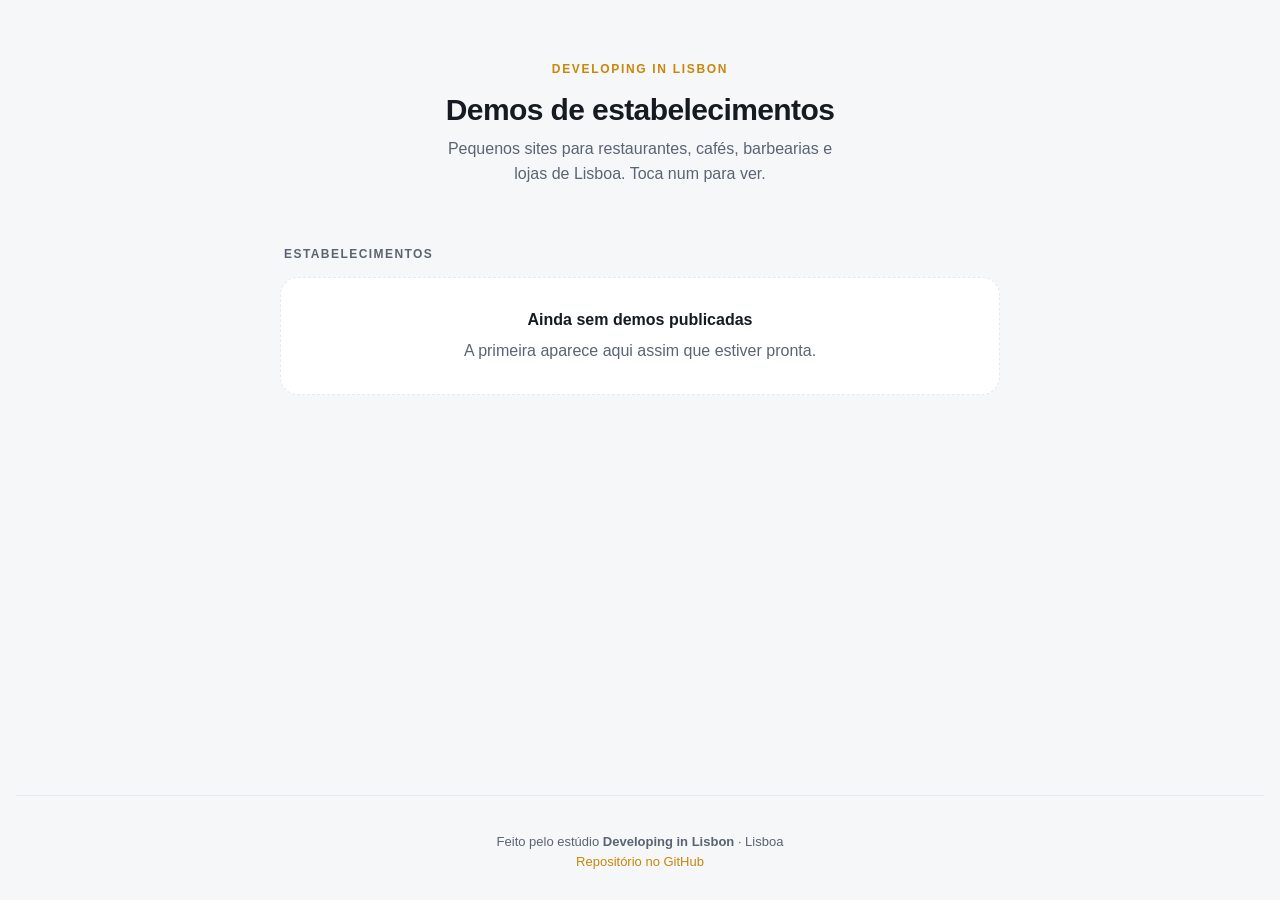
==== index.html @ 64bd63d1 "Estrutura inicial do repositório de demos - README com estrutura, princípios e fluxo de publicação -" ====
<!doctype html>
<html lang="pt">
<head>
<meta charset="utf-8">
<meta name="viewport" content="width=device-width, initial-scale=1">
<title>Developing in Lisbon — Demos</title>
<meta name="description" content="Sites-demonstração de estabelecimentos locais em Lisboa, criados pelo estúdio Developing in Lisbon.">
<style>
  :root{
    --bg:#0e1116; --bg-soft:#161b22; --card:#1b2129; --line:#2a3139;
    --ink:#f2f4f7; --muted:#9aa4b2; --accent:#f6c343; --accent-ink:#1a1205;
    --radius:18px;
    --font:-apple-system,BlinkMacSystemFont,"Segoe UI",Roboto,Helvetica,Arial,sans-serif;
  }
  @media (prefers-color-scheme: light){
    :root:not([data-theme="dark"]){
      --bg:#f6f7f9; --bg-soft:#ffffff; --card:#ffffff; --line:#e6e9ee;
      --ink:#161b22; --muted:#5a6472; --accent:#c8860a; --accent-ink:#ffffff;
    }
  }
  *{box-sizing:border-box}
  html,body{margin:0}
  body{
    background:var(--bg); color:var(--ink); font-family:var(--font);
    line-height:1.55; -webkit-font-smoothing:antialiased;
    padding:0 16px; display:flex; flex-direction:column; min-height:100vh;
  }
  .wrap{width:100%; max-width:720px; margin:0 auto; flex:1 0 auto}

  header{padding:56px 0 28px; text-align:center}
  .badge{
    display:inline-block; font-size:12px; letter-spacing:.14em; text-transform:uppercase;
    color:var(--accent); font-weight:700; margin-bottom:14px;
  }
  h1{font-size:30px; line-height:1.15; margin:0 0 10px; letter-spacing:-.02em}
  .tag{color:var(--muted); font-size:16px; margin:0 auto; max-width:46ch}

  .section-label{
    font-size:12px; letter-spacing:.12em; text-transform:uppercase; color:var(--muted);
    font-weight:700; margin:30px 4px 14px;
  }

  .grid{display:grid; gap:14px}
  a.card{
    display:block; text-decoration:none; color:inherit;
    background:var(--card); border:1px solid var(--line); border-radius:var(--radius);
    padding:18px 18px; transition:transform .15s ease, border-color .15s ease;
  }
  a.card:active{transform:scale(.99)}
  a.card:hover{border-color:var(--accent)}
  .card-top{display:flex; align-items:center; gap:14px}
  .thumb{
    width:48px; height:48px; border-radius:12px; flex:none;
    display:grid; place-items:center; font-size:22px;
    background:var(--bg-soft); border:1px solid var(--line);
  }
  .card h3{margin:0; font-size:17px; letter-spacing:-.01em}
  .card .kind{color:var(--muted); font-size:13px; margin-top:2px}
  .arrow{margin-left:auto; color:var(--muted); font-size:20px; flex:none}

  .empty{
    background:var(--bg-soft); border:1px dashed var(--line); border-radius:var(--radius);
    padding:30px 22px; text-align:center; color:var(--muted);
  }
  .empty strong{color:var(--ink); display:block; margin-bottom:6px; font-size:16px}

  footer{
    flex-shrink:0; text-align:center; color:var(--muted); font-size:13px;
    padding:36px 0 28px; margin-top:24px; border-top:1px solid var(--line);
  }
  footer a{color:var(--accent); text-decoration:none}
</style>
</head>
<body>
  <div class="wrap">
    <header>
      <span class="badge">Developing in Lisbon</span>
      <h1>Demos de estabelecimentos</h1>
      <p class="tag">Pequenos sites para restaurantes, cafés, barbearias e lojas de Lisboa. Toca num para ver.</p>
    </header>

    <main>
      <div class="section-label">Estabelecimentos</div>

      <!-- MONTRA: os cartões das demos entram aqui.
           Modelo de cartão (copiar e preencher):

      <a class="card" href="nome-do-estabelecimento/">
        <div class="card-top">
          <div class="thumb">🍽️</div>
          <div>
            <h3>Nome do Estabelecimento</h3>
            <div class="kind">Restaurante · Zona</div>
          </div>
          <div class="arrow">›</div>
        </div>
      </a>
      -->

      <div class="grid" id="demos">
        <div class="empty">
          <strong>Ainda sem demos publicadas</strong>
          A primeira aparece aqui assim que estiver pronta.
        </div>
      </div>
    </main>
  </div>

  <footer>
    Feito pelo estúdio <strong>Developing in Lisbon</strong> · Lisboa<br>
    <a href="https://github.com/developinginlisbon-sudo/Demos">Repositório no GitHub</a>
  </footer>
</body>
</html>
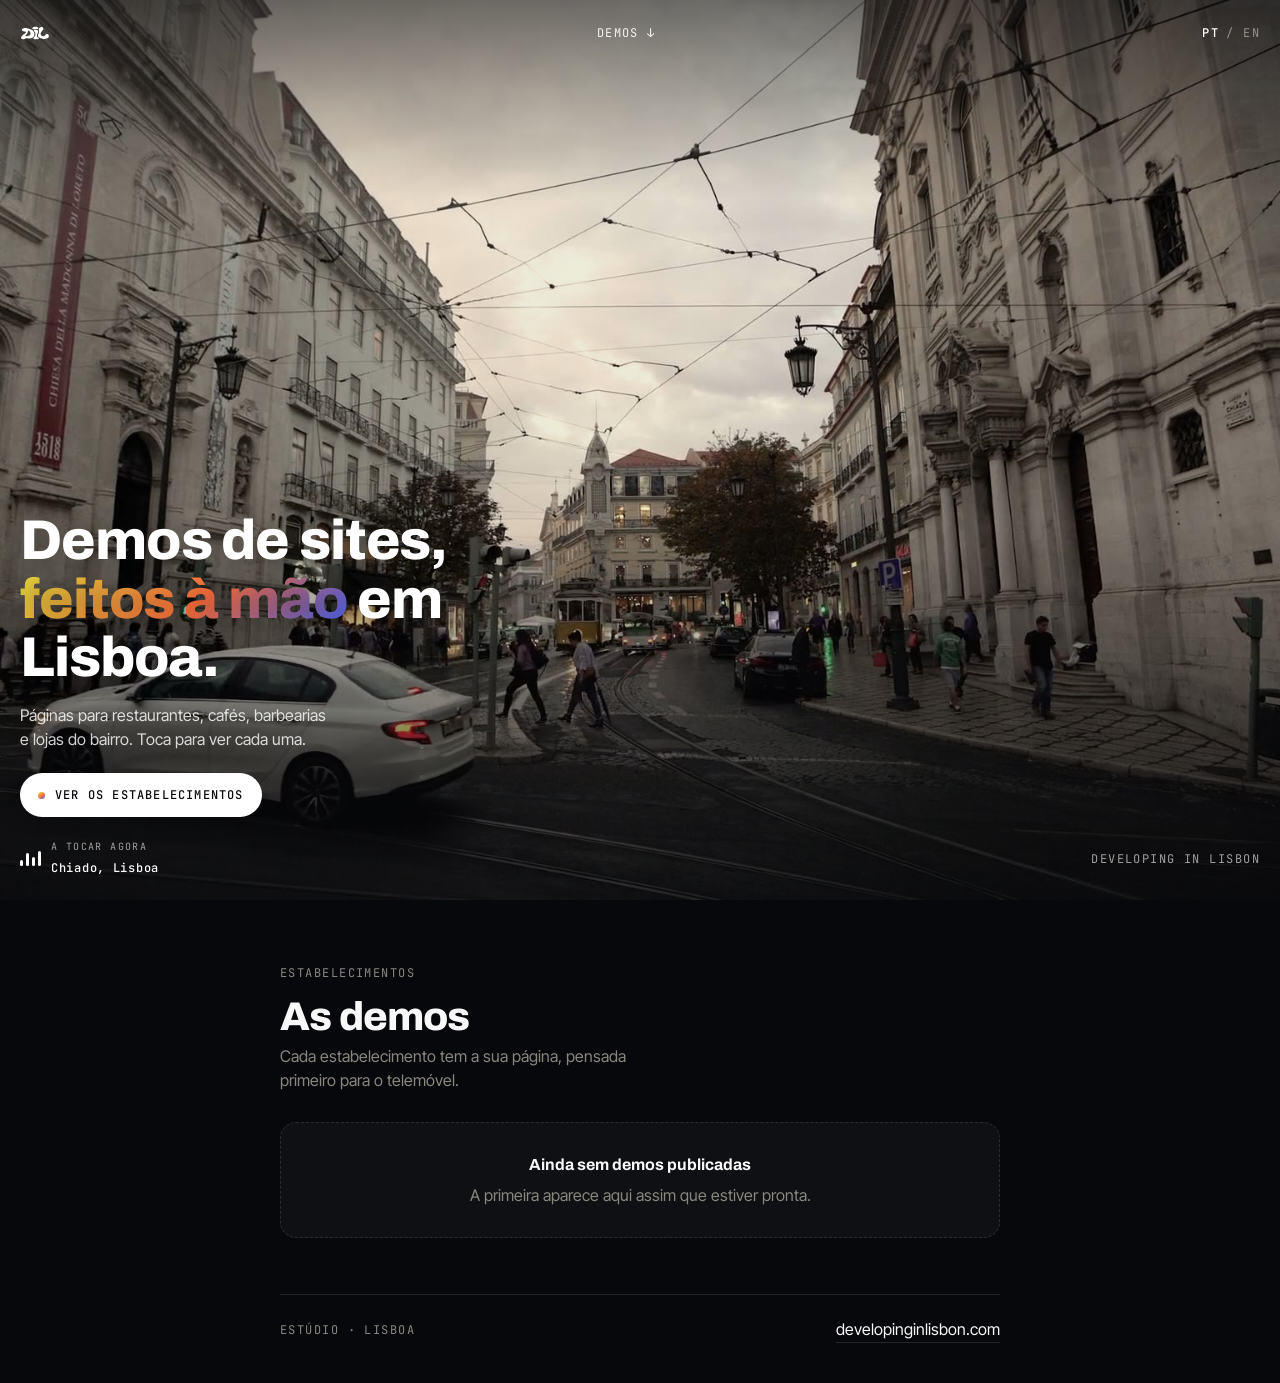
==== commit 94cbc840: "Montra com o design da homepage developinginlisbon.com - Hero fiel: logótipo DiL oficial, vídeo do C" ====
--- a/index.html
+++ b/index.html
@@ -3,112 +3,214 @@
 <head>
 <meta charset="utf-8">
 <meta name="viewport" content="width=device-width, initial-scale=1">
-<title>Developing in Lisbon — Demos</title>
-<meta name="description" content="Sites-demonstração de estabelecimentos locais em Lisboa, criados pelo estúdio Developing in Lisbon.">
+<title>Developing in Lisbon · Demos</title>
+<meta name="description" content="Demos de sites para negócios locais de Lisboa — restaurantes, cafés, barbearias e lojas. Desenhados e programados à mão pelo estúdio Developing in Lisbon.">
+<meta name="theme-color" content="#07080b">
+<meta name="color-scheme" content="dark">
+<meta property="og:title" content="Developing in Lisbon · Demos">
+<meta property="og:description" content="Demos de sites para negócios locais de Lisboa, feitos à mão.">
+<meta property="og:locale" content="pt_PT">
+<link rel="icon" href="assets/dil-logo.svg" type="image/svg+xml">
+<link rel="preconnect" href="https://fonts.googleapis.com">
+<link rel="preconnect" href="https://fonts.gstatic.com" crossorigin>
+<link href="https://fonts.googleapis.com/css2?family=Archivo:wght@500;600;700;800;900&family=Inter+Tight:wght@400;500;600&family=JetBrains+Mono:wght@400;500&display=swap" rel="stylesheet">
 <style>
   :root{
-    --bg:#0e1116; --bg-soft:#161b22; --card:#1b2129; --line:#2a3139;
-    --ink:#f2f4f7; --muted:#9aa4b2; --accent:#f6c343; --accent-ink:#1a1205;
-    --radius:18px;
-    --font:-apple-system,BlinkMacSystemFont,"Segoe UI",Roboto,Helvetica,Arial,sans-serif;
-  }
-  @media (prefers-color-scheme: light){
-    :root:not([data-theme="dark"]){
-      --bg:#f6f7f9; --bg-soft:#ffffff; --card:#ffffff; --line:#e6e9ee;
-      --ink:#161b22; --muted:#5a6472; --accent:#c8860a; --accent-ink:#ffffff;
-    }
+    --bg:#07080b;
+    --ink:#f9f8f8;
+    --muted:#8a877f;
+    --line:rgba(249,248,248,.12);
+    --surface:rgba(249,248,248,.035);
+    --surface-2:rgba(249,248,248,.06);
+    --grad:linear-gradient(140deg,#ebe23e 0%,#ff6e3e 55%,#4365ff 100%);
+    --sans:"Inter Tight",system-ui,-apple-system,sans-serif;
+    --disp:"Archivo","Inter Tight",system-ui,sans-serif;
+    --mono:"JetBrains Mono",ui-monospace,SFMono-Regular,Menlo,monospace;
   }
   *{box-sizing:border-box}
   html,body{margin:0}
+  html{scroll-behavior:smooth}
   body{
-    background:var(--bg); color:var(--ink); font-family:var(--font);
-    line-height:1.55; -webkit-font-smoothing:antialiased;
-    padding:0 16px; display:flex; flex-direction:column; min-height:100vh;
-  }
-  .wrap{width:100%; max-width:720px; margin:0 auto; flex:1 0 auto}
-
-  header{padding:56px 0 28px; text-align:center}
-  .badge{
-    display:inline-block; font-size:12px; letter-spacing:.14em; text-transform:uppercase;
-    color:var(--accent); font-weight:700; margin-bottom:14px;
-  }
-  h1{font-size:30px; line-height:1.15; margin:0 0 10px; letter-spacing:-.02em}
-  .tag{color:var(--muted); font-size:16px; margin:0 auto; max-width:46ch}
-
-  .section-label{
-    font-size:12px; letter-spacing:.12em; text-transform:uppercase; color:var(--muted);
-    font-weight:700; margin:30px 4px 14px;
-  }
-
-  .grid{display:grid; gap:14px}
+    background:var(--bg); color:var(--ink); font-family:var(--sans);
+    line-height:1.5; -webkit-font-smoothing:antialiased; text-rendering:optimizeLegibility;
+  }
+  .mono{font-family:var(--mono); font-size:12px; letter-spacing:.12em; text-transform:uppercase}
+
+  /* ---------- HERO ---------- */
+  .hero{position:relative; height:100svh; min-height:600px; width:100%; overflow:hidden}
+  .hero video,.hero .poster{
+    position:absolute; inset:0; width:100%; height:100%; object-fit:cover; z-index:0;
+  }
+  .hero .scrim{
+    position:absolute; inset:0; z-index:1; pointer-events:none;
+    background:
+      linear-gradient(180deg, rgba(7,8,11,.55) 0%, rgba(7,8,11,0) 22%),
+      linear-gradient(0deg, rgba(7,8,11,.78) 0%, rgba(7,8,11,.08) 42%);
+  }
+  .hero-inner{position:relative; z-index:2; height:100%; display:flex; flex-direction:column;
+    padding:18px 20px calc(18px + env(safe-area-inset-bottom)); }
+
+  .topbar{display:flex; align-items:center; gap:12px}
+  .logo{height:30px; width:auto; color:#fff; flex:none}
+  .logo svg{height:100%; width:auto; display:block}
+  .topbar .center{flex:1; text-align:center; color:#fff; opacity:.9}
+  .lang{color:#fff; display:flex; gap:7px; align-items:center; flex:none}
+  .lang b{font-weight:500}
+  .lang .off{opacity:.45}
+
+  .hero-mid{flex:1}
+  .headline{
+    font-family:var(--disp); font-weight:800; color:#fff;
+    font-size:clamp(30px,8.2vw,56px); line-height:1.04; letter-spacing:-.02em;
+    max-width:16ch; margin:0; text-shadow:0 2px 30px rgba(0,0,0,.35);
+  }
+  .headline .g{
+    background:var(--grad); -webkit-background-clip:text; background-clip:text; color:transparent;
+  }
+  .hero-sub{margin:16px 0 22px; color:rgba(255,255,255,.82); font-size:16px; max-width:34ch}
+  .cta{
+    display:inline-flex; align-items:center; gap:10px; text-decoration:none;
+    background:#fff; color:#07080b; font-family:var(--mono); font-size:12px; letter-spacing:.1em;
+    text-transform:uppercase; padding:13px 18px; border-radius:999px; font-weight:500;
+  }
+  .cta .dot{width:7px; height:7px; border-radius:50%; background:var(--grad)}
+
+  .statusbar{display:flex; align-items:center; justify-content:space-between; margin-top:22px; color:#fff}
+  .nowplaying{display:flex; align-items:center; gap:10px}
+  .eq{display:flex; align-items:flex-end; gap:3px; height:15px}
+  .eq span{width:3px; background:#fff; border-radius:2px; animation:eq 1s ease-in-out infinite}
+  .eq span:nth-child(1){height:40%; animation-delay:-.2s}
+  .eq span:nth-child(2){height:90%; animation-delay:-.5s}
+  .eq span:nth-child(3){height:60%; animation-delay:-.1s}
+  .eq span:nth-child(4){height:100%; animation-delay:-.7s}
+  @keyframes eq{0%,100%{transform:scaleY(.35)}50%{transform:scaleY(1)}}
+  .np-text small{display:block; opacity:.6; font-size:10px; letter-spacing:.14em}
+  .np-text b{font-family:var(--mono); font-size:12px; font-weight:500; letter-spacing:.06em}
+  @media (prefers-reduced-motion:reduce){.eq span{animation:none}}
+
+  /* ---------- DEMOS ---------- */
+  .demos{max-width:760px; margin:0 auto; padding:64px 20px 0}
+  .eyebrow{color:var(--muted); margin-bottom:14px}
+  .demos h2{
+    font-family:var(--disp); font-weight:800; font-size:clamp(26px,6vw,40px);
+    letter-spacing:-.02em; margin:0 0 6px; line-height:1.05;
+  }
+  .demos .lead{color:var(--muted); font-size:16px; margin:0 0 30px; max-width:40ch}
+
+  .grid{display:grid; gap:12px}
   a.card{
-    display:block; text-decoration:none; color:inherit;
-    background:var(--card); border:1px solid var(--line); border-radius:var(--radius);
-    padding:18px 18px; transition:transform .15s ease, border-color .15s ease;
-  }
+    display:block; text-decoration:none; color:inherit; position:relative;
+    background:var(--surface); border:1px solid var(--line); border-radius:16px;
+    padding:16px; transition:background .15s ease, border-color .15s ease, transform .15s ease;
+  }
+  a.card:hover{background:var(--surface-2); border-color:rgba(255,110,62,.5)}
   a.card:active{transform:scale(.99)}
-  a.card:hover{border-color:var(--accent)}
   .card-top{display:flex; align-items:center; gap:14px}
   .thumb{
-    width:48px; height:48px; border-radius:12px; flex:none;
-    display:grid; place-items:center; font-size:22px;
-    background:var(--bg-soft); border:1px solid var(--line);
-  }
-  .card h3{margin:0; font-size:17px; letter-spacing:-.01em}
-  .card .kind{color:var(--muted); font-size:13px; margin-top:2px}
-  .arrow{margin-left:auto; color:var(--muted); font-size:20px; flex:none}
+    width:46px; height:46px; border-radius:11px; flex:none; display:grid; place-items:center;
+    font-size:21px; background:rgba(249,248,248,.06); border:1px solid var(--line);
+  }
+  .card h3{margin:0; font-family:var(--disp); font-weight:700; font-size:17px; letter-spacing:-.01em}
+  .card .kind{color:var(--muted); font-size:12px; margin-top:3px; font-family:var(--mono); letter-spacing:.04em; text-transform:uppercase}
+  .arrow{margin-left:auto; color:var(--muted); font-size:22px; flex:none; line-height:1}
 
   .empty{
-    background:var(--bg-soft); border:1px dashed var(--line); border-radius:var(--radius);
-    padding:30px 22px; text-align:center; color:var(--muted);
-  }
-  .empty strong{color:var(--ink); display:block; margin-bottom:6px; font-size:16px}
-
-  footer{
-    flex-shrink:0; text-align:center; color:var(--muted); font-size:13px;
-    padding:36px 0 28px; margin-top:24px; border-top:1px solid var(--line);
-  }
-  footer a{color:var(--accent); text-decoration:none}
+    border:1px dashed var(--line); border-radius:16px; padding:30px 22px; text-align:center; color:var(--muted);
+    background:var(--surface);
+  }
+  .empty strong{color:var(--ink); display:block; margin-bottom:6px; font-family:var(--disp); font-weight:700; font-size:16px}
+
+  /* ---------- FOOTER ---------- */
+  footer{max-width:760px; margin:0 auto; padding:56px 20px calc(40px + env(safe-area-inset-bottom)); color:var(--muted)}
+  .foot-top{height:1px; background:var(--line); margin-bottom:22px}
+  .foot-row{display:flex; align-items:center; justify-content:space-between; gap:16px; flex-wrap:wrap}
+  footer a{color:var(--ink); text-decoration:none; border-bottom:1px solid var(--line); padding-bottom:1px}
+  footer a:hover{border-color:var(--ink)}
 </style>
 </head>
 <body>
-  <div class="wrap">
-    <header>
-      <span class="badge">Developing in Lisbon</span>
-      <h1>Demos de estabelecimentos</h1>
-      <p class="tag">Pequenos sites para restaurantes, cafés, barbearias e lojas de Lisboa. Toca num para ver.</p>
-    </header>
-
-    <main>
-      <div class="section-label">Estabelecimentos</div>
-
-      <!-- MONTRA: os cartões das demos entram aqui.
-           Modelo de cartão (copiar e preencher):
-
-      <a class="card" href="nome-do-estabelecimento/">
-        <div class="card-top">
-          <div class="thumb">🍽️</div>
-          <div>
-            <h3>Nome do Estabelecimento</h3>
-            <div class="kind">Restaurante · Zona</div>
+
+  <!-- ====================== HERO ====================== -->
+  <section class="hero">
+    <video class="bg" autoplay muted loop playsinline poster="assets/rua-poster.jpg">
+      <source src="assets/rua-tall.mp4" type="video/mp4">
+    </video>
+    <img class="poster" src="assets/rua-poster.jpg" alt="" aria-hidden="true" style="z-index:0">
+    <div class="scrim"></div>
+
+    <div class="hero-inner">
+      <div class="topbar">
+        <span class="logo" aria-label="Developing in Lisbon">
+          <svg viewBox="-40 -312.51 1080 1080" fill-rule="evenodd" role="img">
+            <g fill="currentColor">
+              <path d="M106.44,448.03l-18.92,5l-14.88,1.54c-18.84,1.95-41.43-3.11-55.95-15.99c-7.7-6.83-12.79-15.5-15.24-25.48 c-3.26-13.29-0.67-27.53,4.29-40.24c3.18-8.16,6.83-15.58,11.52-23.07c10.62-16.97,23.41-32.1,38.1-45.65 c3.93-3.62,7.41-6.84,11.49-10.23c8.94-7.43,17.94-14.26,27.71-20.59l15.98-10.35c19.23-12.46,45.9-27.76,55.94-48.47 c4.52-9.33,4.46-19.97-2.23-28c-4.61-5.54-10.52-9.47-17.46-11.83c-8.19-2.79-16.55-4.24-25.23-4.76l-18.82-1.12 c-4.72-0.28-9.15-0.93-13.84-1.54c-10.96-1.42-21.2-4.36-31.31-8.87c-5.81-2.59-10.91-5.94-15.95-9.75 c-2.72-2.05-4.78-4.37-7.02-6.94c-16.8-19.18-9.68-45.79,8.68-62.2c7-6.25,14.42-11.19,22.82-15.26c4.87-2.36,9.51-4.35,14.69-5.97 c6.28-1.95,12.36-3.76,18.9-4.74c13.4-2.01,25.17-2.57,38.88-1.98c25.57,1.09,50.63,3.99,75.99,8.02 c46.55,7.4,99.06,20.09,142.15,38.93c15.16,6.63,29.24,14.26,42.89,23.5c6.96,4.71,13,9.74,19.47,15.1l16.87,17l13.27,17.18 c7.56,9.79,12.82,20.79,17.54,32.28l8.1,24.82c2.67,10.33,4.05,20.64,4.63,31.27l-0.04,15.7l-1.05,13.32 c-1.48,9.64-3.19,18.96-6.27,28.25c-6.8,20.57-15.31,35.55-29.44,51.82l-9.29,9.25l-11.97,9.66c-7.32,5.91-15.37,10.09-23.86,14.26 c-11.04,5.42-22.22,9.41-34.08,12.7l-24.15,5.21c-11.64,1.85-23.02,3.18-34.81,3.18L279.16,423l-16.65-0.83l-33.88-2.34l-5.2-0.25 l-20.56,0.07l-20.61,2.07c-8.35,0.84-16.35,2.82-24.21,5.67l-13.62,4.93l-15.45,6.65L106.44,448.03z M276.61,325.19 c10.52-4.36,25.62-12.14,33.57-19.49l4.53-4.19l4.68-4.62l4.16-5.11c17.66-23.49,19.42-51.8,10.43-79.41 c-2.28-6.99-4.95-13.39-8.54-19.83c-4.36-7.82-9.08-15.24-14.98-22l-10.54-10.56l-10.42-7.58c-2.7-1.97-5.72-3-8.86-4.04 c-15.01-5.01-31.41-0.9-36.85,13.78c-2.02,5.45-2.87,10.86-2.78,16.7c0.2,12.28-1.05,29.13-6.18,39.74l-7.38,15.24l-6.52,10.01 c-7.16,10.99-16.42,20.02-25.57,29.36l-4.37,4.46L176.61,292l-7.1,8.38c-3.83,4.52-6.65,9.66-8.25,15.4 c-1.97,7.03-0.14,14.37,5.52,19c2.38,1.95,5.19,3.21,8.07,4.3c6.89,2.6,13.9,3.15,21.34,3.06 C223.03,341.79,251.87,335.44,276.61,325.19z"/>
+              <path d="M973.16,280.02c18.47,14.43,27.79,36.23,26.77,59.38c-0.5,11.26-3.21,21.46-7.87,31.72c-5.02,11.05-12.2,20.49-20.97,28.9 c-14.42,13.84-34.04,23.79-53.11,29.7c-9.62,2.98-18.8,5.26-28.81,6.79c-17.39,2.65-34.55,4.01-52.17,3.49 c-45.29-1.33-95.65-10.48-138.51-24.92l-24.83-9.69l-10.78-5.18l-13.79-7.87l-14.67-11.07l-6.48-6.43 c-5.96-6.97-11.18-14.31-14.51-22.97c-7.52-19.56-6.3-37.78-0.28-57.68l13.24-37.08l6.43-17.89c7.77-21.62,14.24-47.76,14.8-70.68 c0.24-10.05-0.68-19.59-3.34-29.23l-6.82-18.36c-2.74-7.37-4.66-14.99-4.39-22.89c0.33-9.64,2.69-18.52,6.97-27.03 c8.17-16.26,21.52-30.6,36.87-40.35c6.96-4.42,13.89-8.36,21.72-11.15c8.31-2.96,16.55-5.1,25.32-6.07l15.69-0.45 c10.81,0.28,21.31,2.56,31.17,6.95c9.18,4.09,16.99,10.36,22.5,18.65c2.49,3.74,4.13,7.71,5.56,11.97 c5.9,17.62,2.89,35.98-5.33,52.49l-9.33,15.41l-18.61,23.5l-14.7,17.26l-15.32,19.14l-11.37,16.44l-8.65,15.03 c-5.76,10.01-12.53,30.5-13.08,42.03l-0.59,12.38c0.16,10.16,2.65,19.61,6.87,28.8c2.89,6.3,6.98,11.56,11.56,16.72l2.62,2.54 c5.09,4.95,10.44,9.11,16.56,12.77c17.41,10.4,41.21,18.03,61.34,17.2l5.72-0.24c11.06-0.46,21.66-3.65,31.41-8.79 c6.65-3.5,12.35-8.04,17.18-13.67c4.43-5.17,7.26-10.96,10.46-16.89l7.61-14.06c18.58-27.44,58.44-30.78,86.88-16.95 C964.84,274.03,968.89,276.68,973.16,280.02z"/>
+              <path d="M613.29,444.09c-18.76,6.89-50.29,10.29-70.39,10.29l-28.59,0c-13.85,0-37.17-3.07-49.95-8.1 c-5.02-1.97-9.51-4.58-13.83-7.76c-11.67-8.59-14.61-22.37-8.69-35.67c2.03-4.55,4.41-9.05,7.97-12.59l11.34-11.31 c10.72-9.21,20.4-19.1,28.15-30.98c6.95-10.66,12.21-21.64,16.42-33.55l4.64-16.03c4.14-17.78,5.05-35.71,2.46-53.81 c-1.25-8.72-3.04-16.75-5.94-24.99c-8.4-23.86-20.49-40.48-37.24-58.97l-6.07-7.88c-7.28-9.45-7.8-21.27,1.56-29.13 c10.35-8.7,29.28-11.71,42.85-11.7l18.55,0.01c12.22,0.01,23.9,1.74,35.8,4.25c16,3.37,32.11,10.18,43.36,22.1 c7.21,7.64,11.16,17.38,11.71,27.89c0.78,14.9-5.23,29.18-11.36,42.7l-8.69,19.16l-9.33,22.57c-8.6,20.81-15.28,51.46-13.85,74.01 c0.39,15.4,4.52,30.19,13.23,42.93c3.64,5.33,7.89,9.83,12.68,14.08l18.4,13.49l8.63,6.83l2.09,2.06 c7.96,7.85,9.36,22.14-0.69,31.24C624.12,439.21,618.9,442.03,613.29,444.09z"/>
+              <path d="M480.53,94.98l-17.51-0.87c-10.68-0.53-21.09-2.13-31.33-5.14C417.82,84.9,403.51,77,401.43,62.02 c-1.37-9.81,4.99-21.37,12.08-27.6l3.32-2.92c10.26-9.02,29.27-17.64,42.59-21.16l15.48-4.09c10.83-2.86,21.69-4.56,32.89-5.17 l16.69-0.91L532.03,0l7.93,0.27c14.85,0.5,29.21,2.67,43.23,7.67c8.23,2.94,15.52,7.3,22.21,12.71l3.5,3.29 c13.19,13.82,17,33.93,4.71,48.94l-3.64,3.61c-8.87,8.78-26.78,13.57-39.57,15.5c-12.08,1.82-23.82,2.93-36.18,2.94L480.53,94.98z"/>
+            </g>
+          </svg>
+        </span>
+        <span class="center mono">Demos ↓</span>
+        <span class="lang mono"><b>PT</b><span class="off">/ EN</span></span>
+      </div>
+
+      <div class="hero-mid"></div>
+
+      <div class="hero-foot">
+        <h1 class="headline">Demos de sites, <span class="g">feitos à mão</span> em Lisboa.</h1>
+        <p class="hero-sub">Páginas para restaurantes, cafés, barbearias e lojas do bairro. Toca para ver cada uma.</p>
+        <a class="cta" href="#demos"><span class="dot"></span>Ver os estabelecimentos</a>
+
+        <div class="statusbar">
+          <div class="nowplaying">
+            <span class="eq" aria-hidden="true"><span></span><span></span><span></span><span></span></span>
+            <span class="np-text"><small class="mono">A TOCAR AGORA</small><b>Chiado, Lisboa</b></span>
           </div>
-          <div class="arrow">›</div>
+          <span class="mono" style="opacity:.6">Developing in Lisbon</span>
         </div>
-      </a>
-      -->
-
-      <div class="grid" id="demos">
-        <div class="empty">
-          <strong>Ainda sem demos publicadas</strong>
-          A primeira aparece aqui assim que estiver pronta.
+      </div>
+    </div>
+  </section>
+
+  <!-- ====================== DEMOS ====================== -->
+  <section class="demos" id="demos">
+    <div class="eyebrow mono">Estabelecimentos</div>
+    <h2>As demos</h2>
+    <p class="lead">Cada estabelecimento tem a sua página, pensada primeiro para o telemóvel.</p>
+
+    <!-- MONTRA: os cartões das demos entram aqui.
+         Modelo de cartão (copiar e preencher):
+
+    <a class="card" href="nome-do-estabelecimento/">
+      <div class="card-top">
+        <div class="thumb">🍽️</div>
+        <div>
+          <h3>Nome do Estabelecimento</h3>
+          <div class="kind">Restaurante · Zona</div>
         </div>
-      </div>
-    </main>
-  </div>
+        <div class="arrow">›</div>
+      </div>
+    </a>
+    -->
+
+    <div class="grid" id="demo-list">
+      <div class="empty">
+        <strong>Ainda sem demos publicadas</strong>
+        A primeira aparece aqui assim que estiver pronta.
+      </div>
+    </div>
+  </section>
 
   <footer>
-    Feito pelo estúdio <strong>Developing in Lisbon</strong> · Lisboa<br>
-    <a href="https://github.com/developinginlisbon-sudo/Demos">Repositório no GitHub</a>
+    <div class="foot-top"></div>
+    <div class="foot-row">
+      <span class="mono">Estúdio · Lisboa</span>
+      <a href="https://developinginlisbon.com">developinginlisbon.com</a>
+    </div>
   </footer>
+
+<style>
+  .hero-foot{padding-bottom:4px}
+</style>
 </body>
 </html>
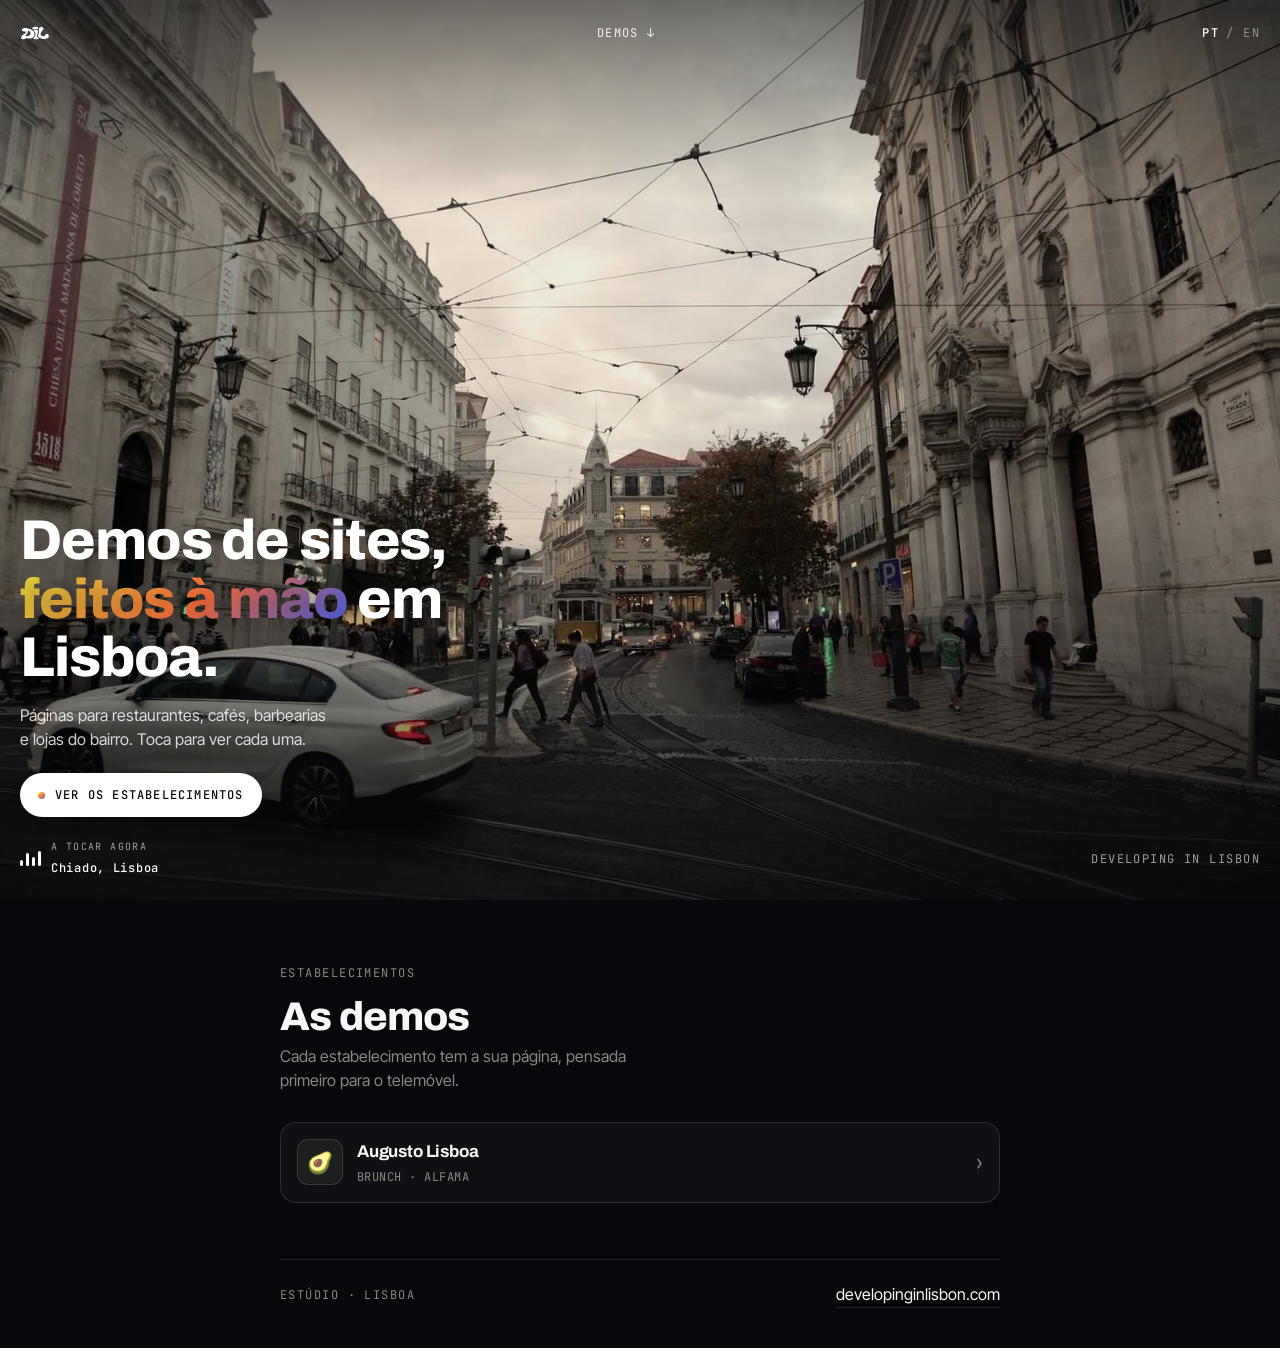
==== commit f49cd1ab: "Demo: Augusto Lisboa (brunch, Alfama) - Página mobile-first na estética da casa: blush/rosa, mármore" ====
--- a/index.html
+++ b/index.html
@@ -194,10 +194,16 @@
     -->
 
     <div class="grid" id="demo-list">
-      <div class="empty">
-        <strong>Ainda sem demos publicadas</strong>
-        A primeira aparece aqui assim que estiver pronta.
-      </div>
+      <a class="card" href="augusto-lisboa/">
+        <div class="card-top">
+          <div class="thumb">🥑</div>
+          <div>
+            <h3>Augusto Lisboa</h3>
+            <div class="kind">Brunch · Alfama</div>
+          </div>
+          <div class="arrow">›</div>
+        </div>
+      </a>
     </div>
   </section>
 
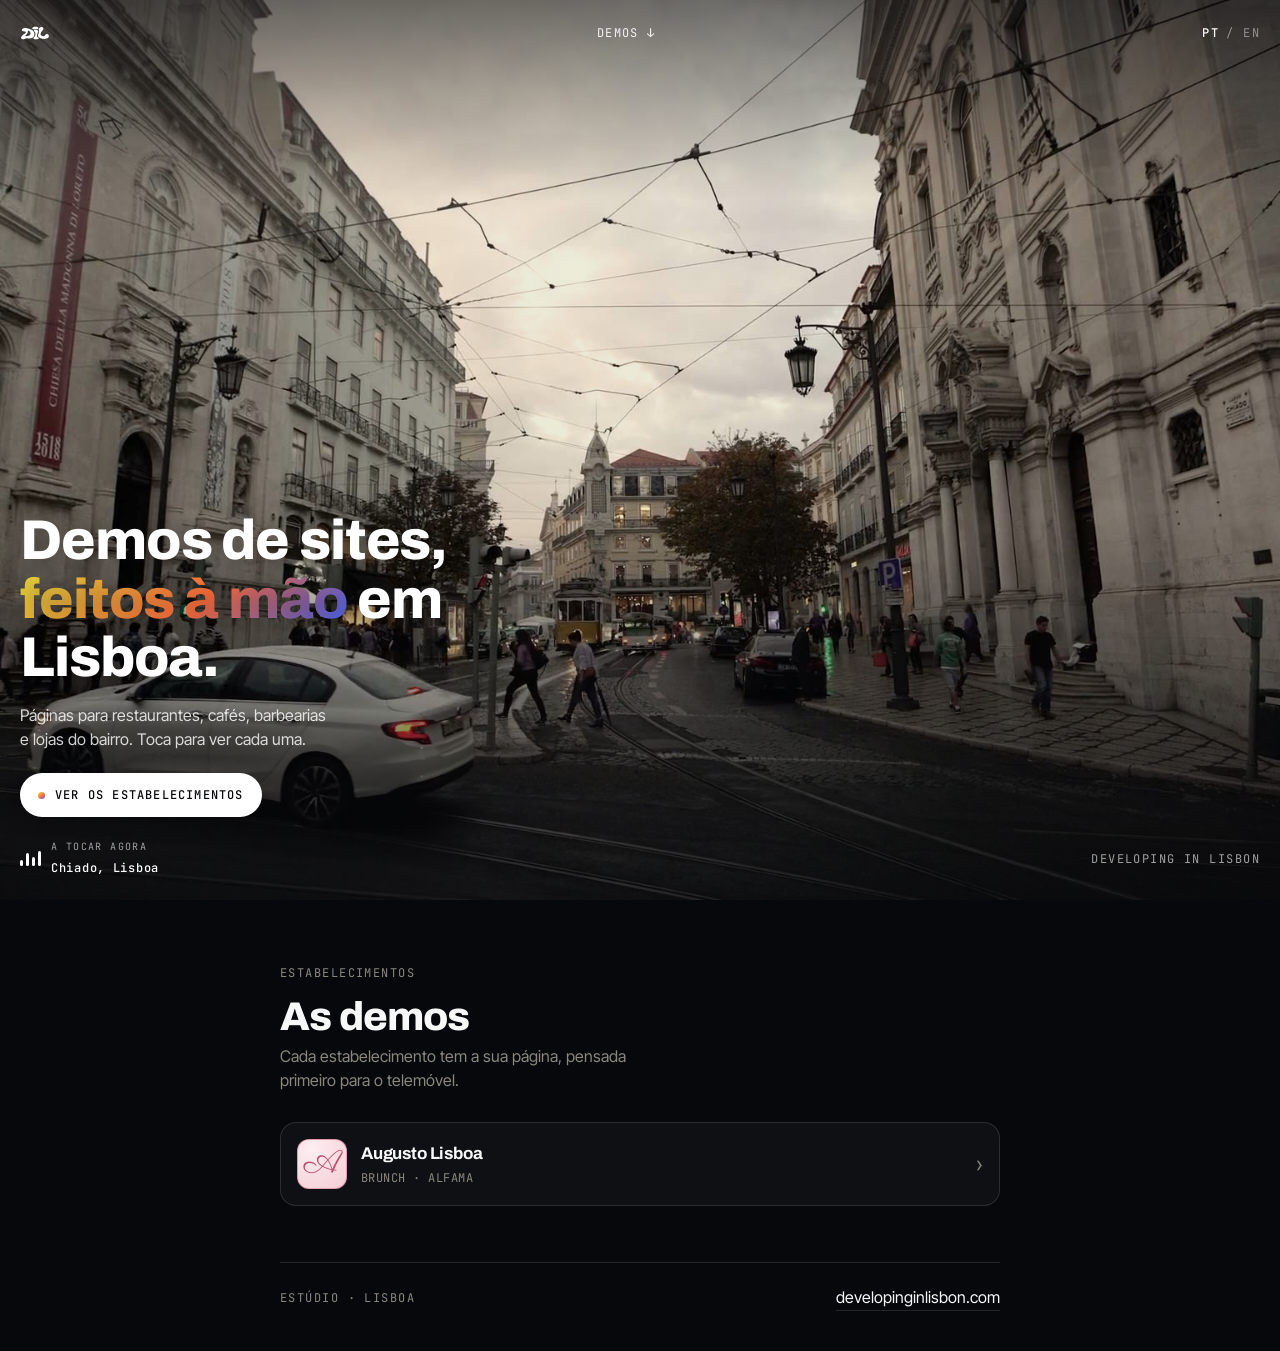
==== commit 0573fe51: "Corrige bordas no zoom-out e selo do cartão na montra - html com fundo da marca nas duas páginas (se" ====
--- a/index.html
+++ b/index.html
@@ -13,7 +13,7 @@
 <link rel="icon" href="assets/dil-logo.svg" type="image/svg+xml">
 <link rel="preconnect" href="https://fonts.googleapis.com">
 <link rel="preconnect" href="https://fonts.gstatic.com" crossorigin>
-<link href="https://fonts.googleapis.com/css2?family=Archivo:wght@500;600;700;800;900&family=Inter+Tight:wght@400;500;600&family=JetBrains+Mono:wght@400;500&display=swap" rel="stylesheet">
+<link href="https://fonts.googleapis.com/css2?family=Archivo:wght@500;600;700;800;900&family=Inter+Tight:wght@400;500;600&family=JetBrains+Mono:wght@400;500&family=Parisienne&display=swap" rel="stylesheet">
 <style>
   :root{
     --bg:#07080b;
@@ -28,10 +28,10 @@
     --mono:"JetBrains Mono",ui-monospace,SFMono-Regular,Menlo,monospace;
   }
   *{box-sizing:border-box}
-  html,body{margin:0}
-  html{scroll-behavior:smooth}
+  html,body{margin:0; width:100%; overflow-x:hidden}
+  html{scroll-behavior:smooth; background:var(--bg); -webkit-text-size-adjust:100%}
   body{
-    background:var(--bg); color:var(--ink); font-family:var(--sans);
+    background:var(--bg); color:var(--ink); font-family:var(--sans); min-height:100svh;
     line-height:1.5; -webkit-font-smoothing:antialiased; text-rendering:optimizeLegibility;
   }
   .mono{font-family:var(--mono); font-size:12px; letter-spacing:.12em; text-transform:uppercase}
@@ -107,9 +107,12 @@
   a.card:active{transform:scale(.99)}
   .card-top{display:flex; align-items:center; gap:14px}
   .thumb{
-    width:46px; height:46px; border-radius:11px; flex:none; display:grid; place-items:center;
-    font-size:21px; background:rgba(249,248,248,.06); border:1px solid var(--line);
-  }
+    width:50px; height:50px; border-radius:12px; flex:none; display:grid; place-items:center;
+    font-size:21px; background:rgba(249,248,248,.06); border:1px solid var(--line); overflow:hidden;
+  }
+  /* branded mini-thumb per establishment */
+  .thumb.augusto{background:radial-gradient(120% 120% at 30% 20%, #fdeef1, #f4c9d2); border-color:rgba(189,78,108,.45)}
+  .thumb.augusto span{font-family:"Parisienne",cursive; font-size:32px; line-height:1; color:#bd4e6c; transform:translateY(1px)}
   .card h3{margin:0; font-family:var(--disp); font-weight:700; font-size:17px; letter-spacing:-.01em}
   .card .kind{color:var(--muted); font-size:12px; margin-top:3px; font-family:var(--mono); letter-spacing:.04em; text-transform:uppercase}
   .arrow{margin-left:auto; color:var(--muted); font-size:22px; flex:none; line-height:1}
@@ -196,7 +199,7 @@
     <div class="grid" id="demo-list">
       <a class="card" href="augusto-lisboa/">
         <div class="card-top">
-          <div class="thumb">🥑</div>
+          <div class="thumb augusto"><span>A</span></div>
           <div>
             <h3>Augusto Lisboa</h3>
             <div class="kind">Brunch · Alfama</div>
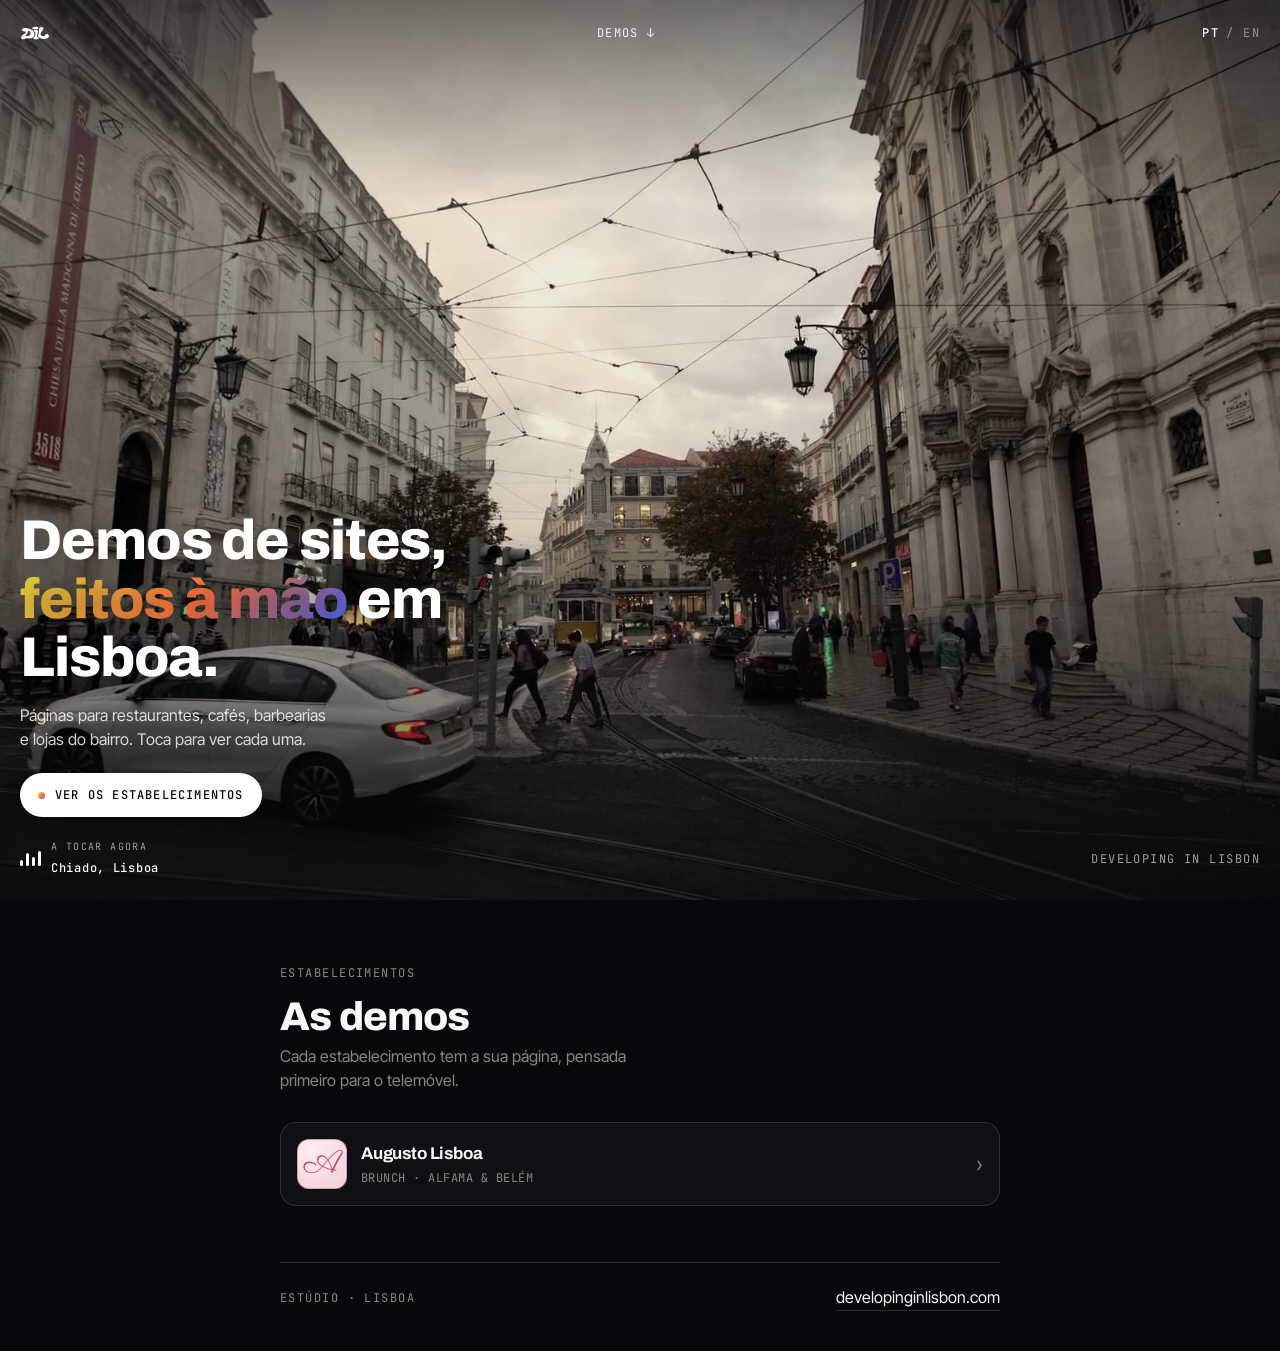
==== commit 2fb6272c: "Augusto Lisboa: adiciona a casa de Belém - Secção Visitar com as duas casas (Alfama e Belém), cada u" ====
--- a/index.html
+++ b/index.html
@@ -202,7 +202,7 @@
           <div class="thumb augusto"><span>A</span></div>
           <div>
             <h3>Augusto Lisboa</h3>
-            <div class="kind">Brunch · Alfama</div>
+            <div class="kind">Brunch · Alfama &amp; Belém</div>
           </div>
           <div class="arrow">›</div>
         </div>
